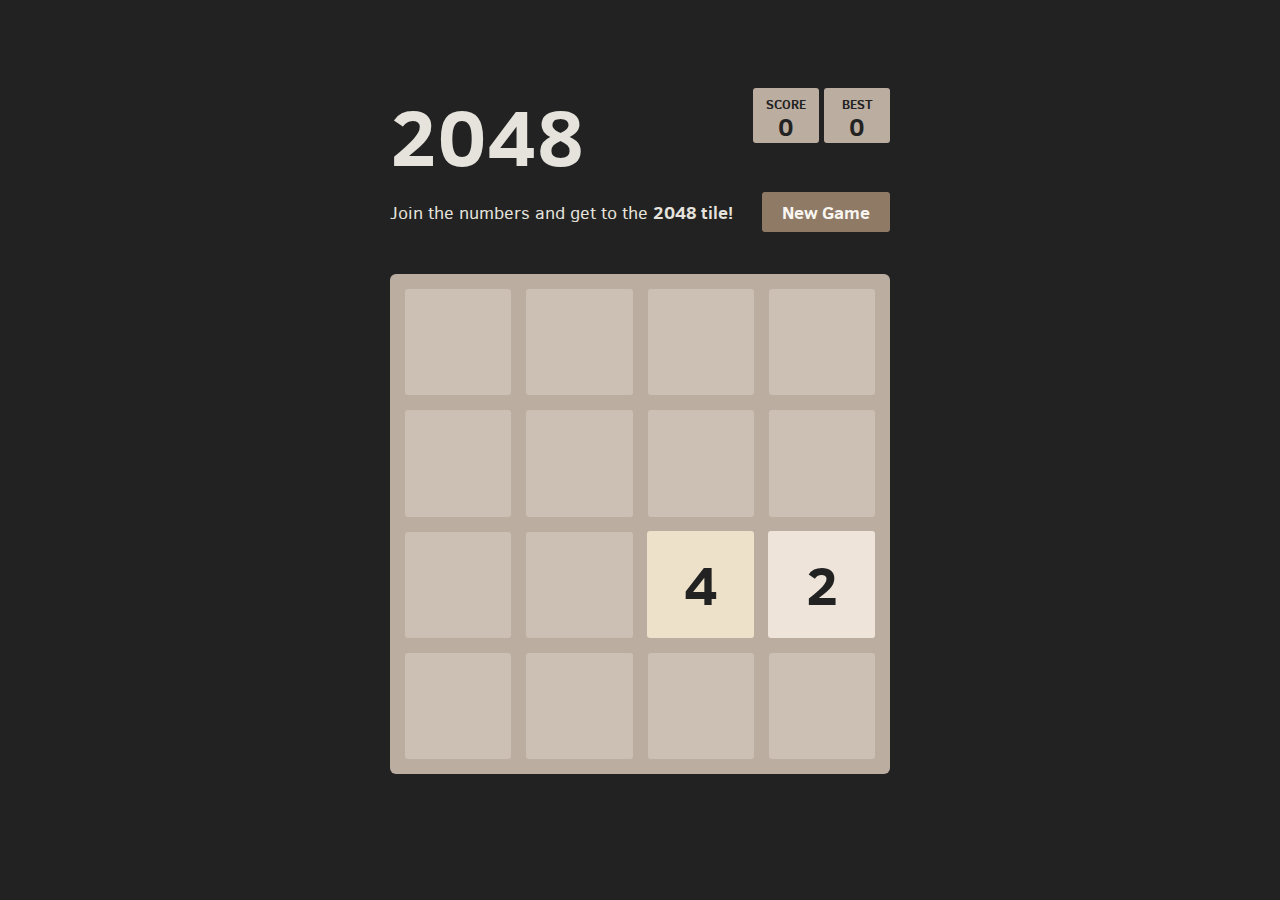
==== 2048/index.html @ c45670ae "Added dynamic size for snake + added 2048" ====
<!DOCTYPE html>
<html>
<head>
  <meta charset="utf-8">
  <title>2048</title>

  <link href="style/main.css" rel="stylesheet" type="text/css">

  <meta name="HandheldFriendly" content="True">
  <meta name="MobileOptimized" content="320">
  <meta name="viewport" content="width=device-width, target-densitydpi=160dpi, initial-scale=1.0, maximum-scale=1, user-scalable=no, minimal-ui">
</head>
<body>
  <div class="container">
    <div class="heading">
      <h1 class="title">2048</h1>
      <div class="scores-container">
        <div class="score-container">0</div>
        <div class="best-container">0</div>
      </div>
    </div>

    <div class="above-game">
      <p class="game-intro">Join the numbers and get to the <strong>2048 tile!</strong></p>
      <a class="restart-button">New Game</a>
    </div>

    <div class="game-container">
      <div class="game-message">
        <p></p>
        <div class="lower">
	        <a class="keep-playing-button">Keep going</a>
          <a class="retry-button">Try again</a>
        </div>
      </div>

      <div class="grid-container">
        <div class="grid-row">
          <div class="grid-cell"></div>
          <div class="grid-cell"></div>
          <div class="grid-cell"></div>
          <div class="grid-cell"></div>
        </div>
        <div class="grid-row">
          <div class="grid-cell"></div>
          <div class="grid-cell"></div>
          <div class="grid-cell"></div>
          <div class="grid-cell"></div>
        </div>
        <div class="grid-row">
          <div class="grid-cell"></div>
          <div class="grid-cell"></div>
          <div class="grid-cell"></div>
          <div class="grid-cell"></div>
        </div>
        <div class="grid-row">
          <div class="grid-cell"></div>
          <div class="grid-cell"></div>
          <div class="grid-cell"></div>
          <div class="grid-cell"></div>
        </div>
      </div>

      <div class="tile-container"></div>
    </div>
  </div>

  <script src="js/bind_polyfill.js"></script>
  <script src="js/classlist_polyfill.js"></script>
  <script src="js/animframe_polyfill.js"></script>
  <script src="js/keyboard_input_manager.js"></script>
  <script src="js/html_actuator.js"></script>
  <script src="js/grid.js"></script>
  <script src="js/tile.js"></script>
  <script src="js/local_storage_manager.js"></script>
  <script src="js/game_manager.js"></script>
  <script src="js/application.js"></script>
</body>
</html>
---- 2048/style/main.css ----
@import "fonts/clear-sans.css";
html, body {
  margin: 0;
  padding: 0;
  background: #222;
  color: #e5e3dc;
  font-family: "Clear Sans", "Helvetica Neue", Arial, sans-serif;
  font-size: 18px;
}

body {
  margin: 80px 0;
}

.heading:after {
  content: "";
  display: block;
  clear: both;
}

h1.title {
  font-size: 80px;
  font-weight: bold;
  margin: 0;
  display: block;
  float: left;
}

@-webkit-keyframes move-up {
  0% {
    top: 25px;
    opacity: 1;
  }
  100% {
    top: -50px;
    opacity: 0;
  }
}
@-moz-keyframes move-up {
  0% {
    top: 25px;
    opacity: 1;
  }
  100% {
    top: -50px;
    opacity: 0;
  }
}
@keyframes move-up {
  0% {
    top: 25px;
    opacity: 1;
  }
  100% {
    top: -50px;
    opacity: 0;
  }
}
.scores-container {
  float: right;
  text-align: right;
}

.score-container, .best-container {
  position: relative;
  display: inline-block;
  background: #bbada0;
  padding: 15px 25px;
  font-size: 25px;
  height: 25px;
  line-height: 47px;
  font-weight: bold;
  border-radius: 3px;
  color: white;
  margin-top: 8px;
  text-align: center;
}
.score-container:after, .best-container:after {
  position: absolute;
  width: 100%;
  top: 10px;
  left: 0;
  text-transform: uppercase;
  font-size: 13px;
  line-height: 13px;
  text-align: center;
  color: #eee4da;
}
.score-container .score-addition, .best-container .score-addition {
  position: absolute;
  right: 30px;
  color: red;
  font-size: 25px;
  line-height: 25px;
  font-weight: bold;
  color: rgba(119, 110, 101, 0.9);
  z-index: 100;
  -webkit-animation: move-up 600ms ease-in;
  -moz-animation: move-up 600ms ease-in;
  animation: move-up 600ms ease-in;
  -webkit-animation-fill-mode: both;
  -moz-animation-fill-mode: both;
  animation-fill-mode: both;
}

.score-container:after {
  content: "Score";
}

.best-container:after {
  content: "Best";
}

p {
  margin-top: 0;
  margin-bottom: 10px;
  line-height: 1.65;
}

a {
  color: #776E65;
  font-weight: bold;
  text-decoration: underline;
  cursor: pointer;
}

strong.important {
  text-transform: uppercase;
}

hr {
  border: none;
  border-bottom: 1px solid #d8d4d0;
  margin-top: 20px;
  margin-bottom: 30px;
}

.container {
  width: 500px;
  margin: 0 auto;
}

@-webkit-keyframes fade-in {
  0% {
    opacity: 0;
  }
  100% {
    opacity: 1;
  }
}
@-moz-keyframes fade-in {
  0% {
    opacity: 0;
  }
  100% {
    opacity: 1;
  }
}
@keyframes fade-in {
  0% {
    opacity: 0;
  }
  100% {
    opacity: 1;
  }
}
.game-container {
  margin-top: 40px;
  position: relative;
  padding: 15px;
  cursor: default;
  -webkit-touch-callout: none;
  -ms-touch-callout: none;
  -webkit-user-select: none;
  -moz-user-select: none;
  -ms-user-select: none;
  user-select: none;
  -ms-touch-action: none;
  touch-action: none;
  background: #bbada0;
  border-radius: 6px;
  width: 500px;
  height: 500px;
  -webkit-box-sizing: border-box;
  -moz-box-sizing: border-box;
  box-sizing: border-box;
}
.game-container .game-message {
  display: none;
  position: absolute;
  top: 0;
  right: 0;
  bottom: 0;
  left: 0;
  background: rgba(238, 228, 218, 0.5);
  z-index: 100;
  text-align: center;
  -webkit-animation: fade-in 800ms ease 1200ms;
  -moz-animation: fade-in 800ms ease 1200ms;
  animation: fade-in 800ms ease 1200ms;
  -webkit-animation-fill-mode: both;
  -moz-animation-fill-mode: both;
  animation-fill-mode: both;
}
.game-container .game-message p {
  font-size: 60px;
  font-weight: bold;
  height: 60px;
  line-height: 60px;
  margin-top: 222px;
}
.game-container .game-message .lower {
  display: block;
  margin-top: 59px;
}
.game-container .game-message a {
  display: inline-block;
  background: #8f7a66;
  border-radius: 3px;
  padding: 0 20px;
  text-decoration: none;
  color: #f9f6f2;
  height: 40px;
  line-height: 42px;
  margin-left: 9px;
}
.game-container .game-message a.keep-playing-button {
  display: none;
}
.game-container .game-message.game-won {
  background: rgba(237, 194, 46, 0.5);
  color: #f9f6f2;
}
.game-container .game-message.game-won a.keep-playing-button {
  display: inline-block;
}
.game-container .game-message.game-won, .game-container .game-message.game-over {
  display: block;
}

.grid-container {
  position: absolute;
  z-index: 1;
}

.grid-row {
  margin-bottom: 15px;
}
.grid-row:last-child {
  margin-bottom: 0;
}
.grid-row:after {
  content: "";
  display: block;
  clear: both;
}

.grid-cell {
  width: 106.25px;
  height: 106.25px;
  margin-right: 15px;
  float: left;
  border-radius: 3px;
  background: rgba(238, 228, 218, 0.35);
}
.grid-cell:last-child {
  margin-right: 0;
}

.tile-container {
  position: absolute;
  z-index: 2;
}

.tile, .tile .tile-inner {
  width: 107px;
  height: 107px;
  line-height: 107px;
}
.tile.tile-position-1-1 {
  -webkit-transform: translate(0px, 0px);
  -moz-transform: translate(0px, 0px);
  -ms-transform: translate(0px, 0px);
  transform: translate(0px, 0px);
}
.tile.tile-position-1-2 {
  -webkit-transform: translate(0px, 121px);
  -moz-transform: translate(0px, 121px);
  -ms-transform: translate(0px, 121px);
  transform: translate(0px, 121px);
}
.tile.tile-position-1-3 {
  -webkit-transform: translate(0px, 242px);
  -moz-transform: translate(0px, 242px);
  -ms-transform: translate(0px, 242px);
  transform: translate(0px, 242px);
}
.tile.tile-position-1-4 {
  -webkit-transform: translate(0px, 363px);
  -moz-transform: translate(0px, 363px);
  -ms-transform: translate(0px, 363px);
  transform: translate(0px, 363px);
}
.tile.tile-position-2-1 {
  -webkit-transform: translate(121px, 0px);
  -moz-transform: translate(121px, 0px);
  -ms-transform: translate(121px, 0px);
  transform: translate(121px, 0px);
}
.tile.tile-position-2-2 {
  -webkit-transform: translate(121px, 121px);
  -moz-transform: translate(121px, 121px);
  -ms-transform: translate(121px, 121px);
  transform: translate(121px, 121px);
}
.tile.tile-position-2-3 {
  -webkit-transform: translate(121px, 242px);
  -moz-transform: translate(121px, 242px);
  -ms-transform: translate(121px, 242px);
  transform: translate(121px, 242px);
}
.tile.tile-position-2-4 {
  -webkit-transform: translate(121px, 363px);
  -moz-transform: translate(121px, 363px);
  -ms-transform: translate(121px, 363px);
  transform: translate(121px, 363px);
}
.tile.tile-position-3-1 {
  -webkit-transform: translate(242px, 0px);
  -moz-transform: translate(242px, 0px);
  -ms-transform: translate(242px, 0px);
  transform: translate(242px, 0px);
}
.tile.tile-position-3-2 {
  -webkit-transform: translate(242px, 121px);
  -moz-transform: translate(242px, 121px);
  -ms-transform: translate(242px, 121px);
  transform: translate(242px, 121px);
}
.tile.tile-position-3-3 {
  -webkit-transform: translate(242px, 242px);
  -moz-transform: translate(242px, 242px);
  -ms-transform: translate(242px, 242px);
  transform: translate(242px, 242px);
}
.tile.tile-position-3-4 {
  -webkit-transform: translate(242px, 363px);
  -moz-transform: translate(242px, 363px);
  -ms-transform: translate(242px, 363px);
  transform: translate(242px, 363px);
}
.tile.tile-position-4-1 {
  -webkit-transform: translate(363px, 0px);
  -moz-transform: translate(363px, 0px);
  -ms-transform: translate(363px, 0px);
  transform: translate(363px, 0px);
}
.tile.tile-position-4-2 {
  -webkit-transform: translate(363px, 121px);
  -moz-transform: translate(363px, 121px);
  -ms-transform: translate(363px, 121px);
  transform: translate(363px, 121px);
}
.tile.tile-position-4-3 {
  -webkit-transform: translate(363px, 242px);
  -moz-transform: translate(363px, 242px);
  -ms-transform: translate(363px, 242px);
  transform: translate(363px, 242px);
}
.tile.tile-position-4-4 {
  -webkit-transform: translate(363px, 363px);
  -moz-transform: translate(363px, 363px);
  -ms-transform: translate(363px, 363px);
  transform: translate(363px, 363px);
}

.tile {
  position: absolute;
  -webkit-transition: 100ms ease-in-out;
  -moz-transition: 100ms ease-in-out;
  transition: 100ms ease-in-out;
  -webkit-transition-property: -webkit-transform;
  -moz-transition-property: -moz-transform;
  transition-property: transform;
}
.tile .tile-inner {
  border-radius: 3px;
  background: #eee4da;
  text-align: center;
  font-weight: bold;
  z-index: 10;
  font-size: 55px;
}
.tile.tile-2 .tile-inner {
  background: #eee4da;
  box-shadow: 0 0 30px 10px rgba(243, 215, 116, 0), inset 0 0 0 1px rgba(255, 255, 255, 0);
}
.tile.tile-4 .tile-inner {
  background: #eee1c9;
  box-shadow: 0 0 30px 10px rgba(243, 215, 116, 0), inset 0 0 0 1px rgba(255, 255, 255, 0);
}
.tile.tile-8 .tile-inner {
  color: #f9f6f2;
  background: #f3b27a;
}
.tile.tile-16 .tile-inner {
  color: #f9f6f2;
  background: #f69664;
}
.tile.tile-32 .tile-inner {
  color: #f9f6f2;
  background: #f77c5f;
}
.tile.tile-64 .tile-inner {
  color: #f9f6f2;
  background: #f75f3b;
}
.tile.tile-128 .tile-inner {
  color: #f9f6f2;
  background: #edd073;
  box-shadow: 0 0 30px 10px rgba(243, 215, 116, 0.2380952381), inset 0 0 0 1px rgba(255, 255, 255, 0.1428571429);
  font-size: 45px;
}
@media screen and (max-width: 520px) {
  .tile.tile-128 .tile-inner {
    font-size: 25px;
  }
}
.tile.tile-256 .tile-inner {
  color: #f9f6f2;
  background: #edcc62;
  box-shadow: 0 0 30px 10px rgba(243, 215, 116, 0.3174603175), inset 0 0 0 1px rgba(255, 255, 255, 0.1904761905);
  font-size: 45px;
}
@media screen and (max-width: 520px) {
  .tile.tile-256 .tile-inner {
    font-size: 25px;
  }
}
.tile.tile-512 .tile-inner {
  color: #f9f6f2;
  background: #edc950;
  box-shadow: 0 0 30px 10px rgba(243, 215, 116, 0.3968253968), inset 0 0 0 1px rgba(255, 255, 255, 0.2380952381);
  font-size: 45px;
}
@media screen and (max-width: 520px) {
  .tile.tile-512 .tile-inner {
    font-size: 25px;
  }
}
.tile.tile-1024 .tile-inner {
  color: #f9f6f2;
  background: #edc53f;
  box-shadow: 0 0 30px 10px rgba(243, 215, 116, 0.4761904762), inset 0 0 0 1px rgba(255, 255, 255, 0.2857142857);
  font-size: 35px;
}
@media screen and (max-width: 520px) {
  .tile.tile-1024 .tile-inner {
    font-size: 15px;
  }
}
.tile.tile-2048 .tile-inner {
  color: #f9f6f2;
  background: #edc22e;
  box-shadow: 0 0 30px 10px rgba(243, 215, 116, 0.5555555556), inset 0 0 0 1px rgba(255, 255, 255, 0.3333333333);
  font-size: 35px;
}
@media screen and (max-width: 520px) {
  .tile.tile-2048 .tile-inner {
    font-size: 15px;
  }
}
.tile.tile-super .tile-inner {
  color: #f9f6f2;
  background: #3c3a33;
  font-size: 30px;
}
@media screen and (max-width: 520px) {
  .tile.tile-super .tile-inner {
    font-size: 10px;
  }
}

@-webkit-keyframes appear {
  0% {
    opacity: 0;
    -webkit-transform: scale(0);
    -moz-transform: scale(0);
    -ms-transform: scale(0);
    transform: scale(0);
  }
  100% {
    opacity: 1;
    -webkit-transform: scale(1);
    -moz-transform: scale(1);
    -ms-transform: scale(1);
    transform: scale(1);
  }
}
@-moz-keyframes appear {
  0% {
    opacity: 0;
    -webkit-transform: scale(0);
    -moz-transform: scale(0);
    -ms-transform: scale(0);
    transform: scale(0);
  }
  100% {
    opacity: 1;
    -webkit-transform: scale(1);
    -moz-transform: scale(1);
    -ms-transform: scale(1);
    transform: scale(1);
  }
}
@keyframes appear {
  0% {
    opacity: 0;
    -webkit-transform: scale(0);
    -moz-transform: scale(0);
    -ms-transform: scale(0);
    transform: scale(0);
  }
  100% {
    opacity: 1;
    -webkit-transform: scale(1);
    -moz-transform: scale(1);
    -ms-transform: scale(1);
    transform: scale(1);
  }
}
.tile-new .tile-inner {
  -webkit-animation: appear 200ms ease 100ms;
  -moz-animation: appear 200ms ease 100ms;
  animation: appear 200ms ease 100ms;
  -webkit-animation-fill-mode: backwards;
  -moz-animation-fill-mode: backwards;
  animation-fill-mode: backwards;
}

@-webkit-keyframes pop {
  0% {
    -webkit-transform: scale(0);
    -moz-transform: scale(0);
    -ms-transform: scale(0);
    transform: scale(0);
  }
  50% {
    -webkit-transform: scale(1.2);
    -moz-transform: scale(1.2);
    -ms-transform: scale(1.2);
    transform: scale(1.2);
  }
  100% {
    -webkit-transform: scale(1);
    -moz-transform: scale(1);
    -ms-transform: scale(1);
    transform: scale(1);
  }
}
@-moz-keyframes pop {
  0% {
    -webkit-transform: scale(0);
    -moz-transform: scale(0);
    -ms-transform: scale(0);
    transform: scale(0);
  }
  50% {
    -webkit-transform: scale(1.2);
    -moz-transform: scale(1.2);
    -ms-transform: scale(1.2);
    transform: scale(1.2);
  }
  100% {
    -webkit-transform: scale(1);
    -moz-transform: scale(1);
    -ms-transform: scale(1);
    transform: scale(1);
  }
}
@keyframes pop {
  0% {
    -webkit-transform: scale(0);
    -moz-transform: scale(0);
    -ms-transform: scale(0);
    transform: scale(0);
  }
  50% {
    -webkit-transform: scale(1.2);
    -moz-transform: scale(1.2);
    -ms-transform: scale(1.2);
    transform: scale(1.2);
  }
  100% {
    -webkit-transform: scale(1);
    -moz-transform: scale(1);
    -ms-transform: scale(1);
    transform: scale(1);
  }
}
.tile-merged .tile-inner {
  z-index: 20;
  -webkit-animation: pop 200ms ease 100ms;
  -moz-animation: pop 200ms ease 100ms;
  animation: pop 200ms ease 100ms;
  -webkit-animation-fill-mode: backwards;
  -moz-animation-fill-mode: backwards;
  animation-fill-mode: backwards;
}

.above-game:after {
  content: "";
  display: block;
  clear: both;
}

.game-intro {
  float: left;
  line-height: 42px;
  margin-bottom: 0;
}

.restart-button {
  display: inline-block;
  background: #8f7a66;
  border-radius: 3px;
  padding: 0 20px;
  text-decoration: none;
  color: #f9f6f2;
  height: 40px;
  line-height: 42px;
  display: block;
  text-align: center;
  float: right;
}

.game-explanation {
  margin-top: 50px;
}

@media screen and (max-width: 520px) {
  html, body {
    font-size: 15px;
  }
  body {
    margin: 20px 0;
    padding: 0 20px;
  }
  h1.title {
    font-size: 27px;
    margin-top: 15px;
  }
  .container {
    width: 280px;
    margin: 0 auto;
  }
  .score-container, .best-container {
    margin-top: 0;
    padding: 15px 10px;
    min-width: 40px;
  }
  .heading {
    margin-bottom: 10px;
  }
  .game-intro {
    width: 55%;
    display: block;
    box-sizing: border-box;
    line-height: 1.65;
  }
  .restart-button {
    width: 42%;
    padding: 0;
    display: block;
    box-sizing: border-box;
    margin-top: 2px;
  }
  .game-container {
    margin-top: 40px;
    position: relative;
    padding: 15px;
    cursor: default;
    -webkit-touch-callout: none;
    -ms-touch-callout: none;
    -webkit-user-select: none;
    -moz-user-select: none;
    -ms-user-select: none;
    user-select: none;
    -ms-touch-action: none;
    touch-action: none;
    background: #bbada0;
    border-radius: 6px;
    width: 500px;
    height: 500px;
    -webkit-box-sizing: border-box;
    -moz-box-sizing: border-box;
    box-sizing: border-box;
  }
  .game-container .game-message {
    display: none;
    position: absolute;
    top: 0;
    right: 0;
    bottom: 0;
    left: 0;
    background: rgba(238, 228, 218, 0.5);
    z-index: 100;
    text-align: center;
    -webkit-animation: fade-in 800ms ease 1200ms;
    -moz-animation: fade-in 800ms ease 1200ms;
    animation: fade-in 800ms ease 1200ms;
    -webkit-animation-fill-mode: both;
    -moz-animation-fill-mode: both;
    animation-fill-mode: both;
  }
  .game-container .game-message p {
    font-size: 60px;
    font-weight: bold;
    height: 60px;
    line-height: 60px;
    margin-top: 222px;
  }
  .game-container .game-message .lower {
    display: block;
    margin-top: 59px;
  }
  .game-container .game-message a {
    display: inline-block;
    background: #8f7a66;
    border-radius: 3px;
    padding: 0 20px;
    text-decoration: none;
    color: #f9f6f2;
    height: 40px;
    line-height: 42px;
    margin-left: 9px;
  }
  .game-container .game-message a.keep-playing-button {
    display: none;
  }
  .game-container .game-message.game-won {
    background: rgba(237, 194, 46, 0.5);
    color: #f9f6f2;
  }
  .game-container .game-message.game-won a.keep-playing-button {
    display: inline-block;
  }
  .game-container .game-message.game-won, .game-container .game-message.game-over {
    display: block;
  }
  .grid-container {
    position: absolute;
    z-index: 1;
  }
  .grid-row {
    margin-bottom: 15px;
  }
  .grid-row:last-child {
    margin-bottom: 0;
  }
  .grid-row:after {
    content: "";
    display: block;
    clear: both;
  }
  .grid-cell {
    width: 106.25px;
    height: 106.25px;
    margin-right: 15px;
    float: left;
    border-radius: 3px;
    background: rgba(238, 228, 218, 0.35);
  }
  .grid-cell:last-child {
    margin-right: 0;
  }
  .tile-container {
    position: absolute;
    z-index: 2;
  }
  .tile, .tile .tile-inner {
    width: 107px;
    height: 107px;
    line-height: 107px;
  }
  .tile.tile-position-1-1 {
    -webkit-transform: translate(0px, 0px);
    -moz-transform: translate(0px, 0px);
    -ms-transform: translate(0px, 0px);
    transform: translate(0px, 0px);
  }
  .tile.tile-position-1-2 {
    -webkit-transform: translate(0px, 121px);
    -moz-transform: translate(0px, 121px);
    -ms-transform: translate(0px, 121px);
    transform: translate(0px, 121px);
  }
  .tile.tile-position-1-3 {
    -webkit-transform: translate(0px, 242px);
    -moz-transform: translate(0px, 242px);
    -ms-transform: translate(0px, 242px);
    transform: translate(0px, 242px);
  }
  .tile.tile-position-1-4 {
    -webkit-transform: translate(0px, 363px);
    -moz-transform: translate(0px, 363px);
    -ms-transform: translate(0px, 363px);
    transform: translate(0px, 363px);
  }
  .tile.tile-position-2-1 {
    -webkit-transform: translate(121px, 0px);
    -moz-transform: translate(121px, 0px);
    -ms-transform: translate(121px, 0px);
    transform: translate(121px, 0px);
  }
  .tile.tile-position-2-2 {
    -webkit-transform: translate(121px, 121px);
    -moz-transform: translate(121px, 121px);
    -ms-transform: translate(121px, 121px);
    transform: translate(121px, 121px);
  }
  .tile.tile-position-2-3 {
    -webkit-transform: translate(121px, 242px);
    -moz-transform: translate(121px, 242px);
    -ms-transform: translate(121px, 242px);
    transform: translate(121px, 242px);
  }
  .tile.tile-position-2-4 {
    -webkit-transform: translate(121px, 363px);
    -moz-transform: translate(121px, 363px);
    -ms-transform: translate(121px, 363px);
    transform: translate(121px, 363px);
  }
  .tile.tile-position-3-1 {
    -webkit-transform: translate(242px, 0px);
    -moz-transform: translate(242px, 0px);
    -ms-transform: translate(242px, 0px);
    transform: translate(242px, 0px);
  }
  .tile.tile-position-3-2 {
    -webkit-transform: translate(242px, 121px);
    -moz-transform: translate(242px, 121px);
    -ms-transform: translate(242px, 121px);
    transform: translate(242px, 121px);
  }
  .tile.tile-position-3-3 {
    -webkit-transform: translate(242px, 242px);
    -moz-transform: translate(242px, 242px);
    -ms-transform: translate(242px, 242px);
    transform: translate(242px, 242px);
  }
  .tile.tile-position-3-4 {
    -webkit-transform: translate(242px, 363px);
    -moz-transform: translate(242px, 363px);
    -ms-transform: translate(242px, 363px);
    transform: translate(242px, 363px);
  }
  .tile.tile-position-4-1 {
    -webkit-transform: translate(363px, 0px);
    -moz-transform: translate(363px, 0px);
    -ms-transform: translate(363px, 0px);
    transform: translate(363px, 0px);
  }
  .tile.tile-position-4-2 {
    -webkit-transform: translate(363px, 121px);
    -moz-transform: translate(363px, 121px);
    -ms-transform: translate(363px, 121px);
    transform: translate(363px, 121px);
  }
  .tile.tile-position-4-3 {
    -webkit-transform: translate(363px, 242px);
    -moz-transform: translate(363px, 242px);
    -ms-transform: translate(363px, 242px);
    transform: translate(363px, 242px);
  }
  .tile.tile-position-4-4 {
    -webkit-transform: translate(363px, 363px);
    -moz-transform: translate(363px, 363px);
    -ms-transform: translate(363px, 363px);
    transform: translate(363px, 363px);
  }
  .tile .tile-inner {
    font-size: 35px;
  }
  .game-message p {
    font-size: 30px !important;
    height: 30px !important;
    line-height: 30px !important;
    margin-top: 90px !important;
  }
  .game-message .lower {
    margin-top: 30px !important;
  }
}
div.score-container, div.score-container::after {
  color: #222;
}

div.best-container, div.best-container::after {
  color: #222;
}

div.tile-inner {
  color: #222;
}

.game-over p, .game-won p {
  color: #222;
}

/*# sourceMappingURL=main.css.map */
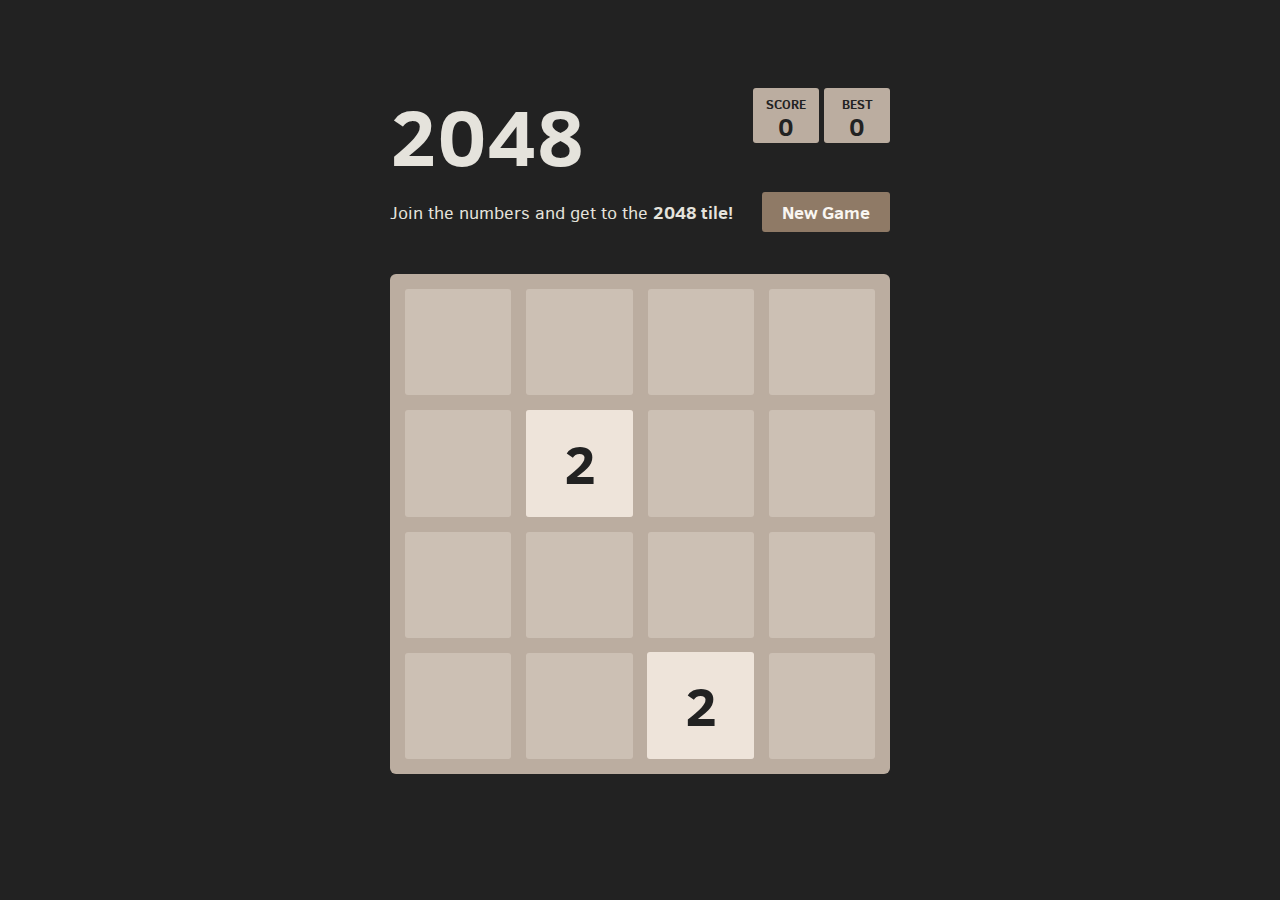
==== commit 4ff1ca65: "Improved index visibility + mobile scale adjustments" ====
--- a/2048/index.html
+++ b/2048/index.html
@@ -8,7 +8,7 @@
 
   <meta name="HandheldFriendly" content="True">
   <meta name="MobileOptimized" content="320">
-  <meta name="viewport" content="width=device-width, target-densitydpi=160dpi, initial-scale=1.0, maximum-scale=1, user-scalable=no, minimal-ui">
+  <meta name="viewport" content="width=device-width, target-densitydpi=160dpi, initial-scale=0.75, maximum-scale=0.75, user-scalable=no, minimal-ui">
 </head>
 <body>
   <div class="container">
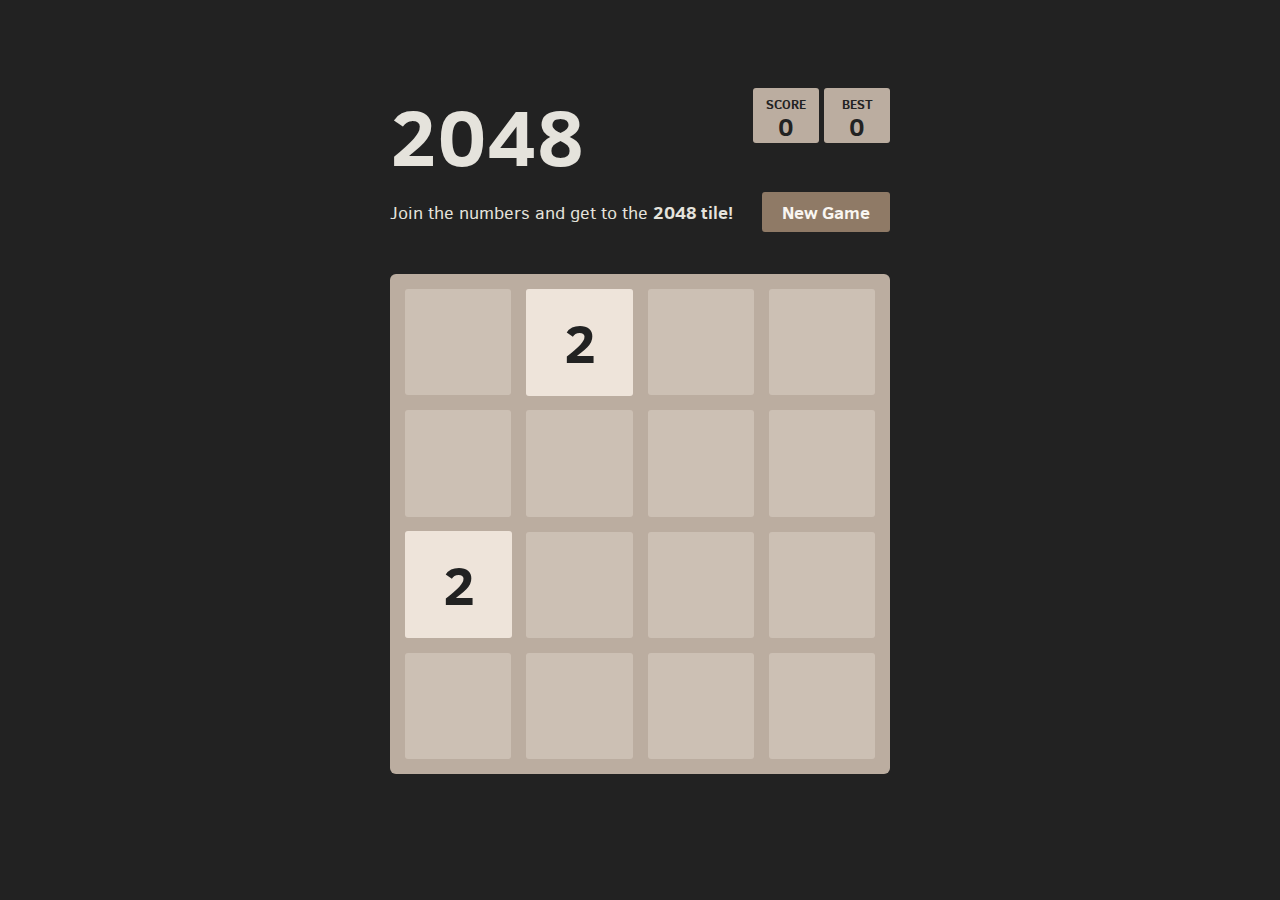
==== commit 143f00ce: "Update index.html" ====
--- a/2048/index.html
+++ b/2048/index.html
@@ -8,7 +8,7 @@
 
   <meta name="HandheldFriendly" content="True">
   <meta name="MobileOptimized" content="320">
-  <meta name="viewport" content="width=device-width, target-densitydpi=160dpi, initial-scale=0.75, maximum-scale=0.75, user-scalable=no, minimal-ui">
+  <meta name="viewport" content="width=device-width, target-densitydpi=160dpi, initial-scale=0.5, maximum-scale=0.5, user-scalable=no, minimal-ui">
 </head>
 <body>
   <div class="container">
